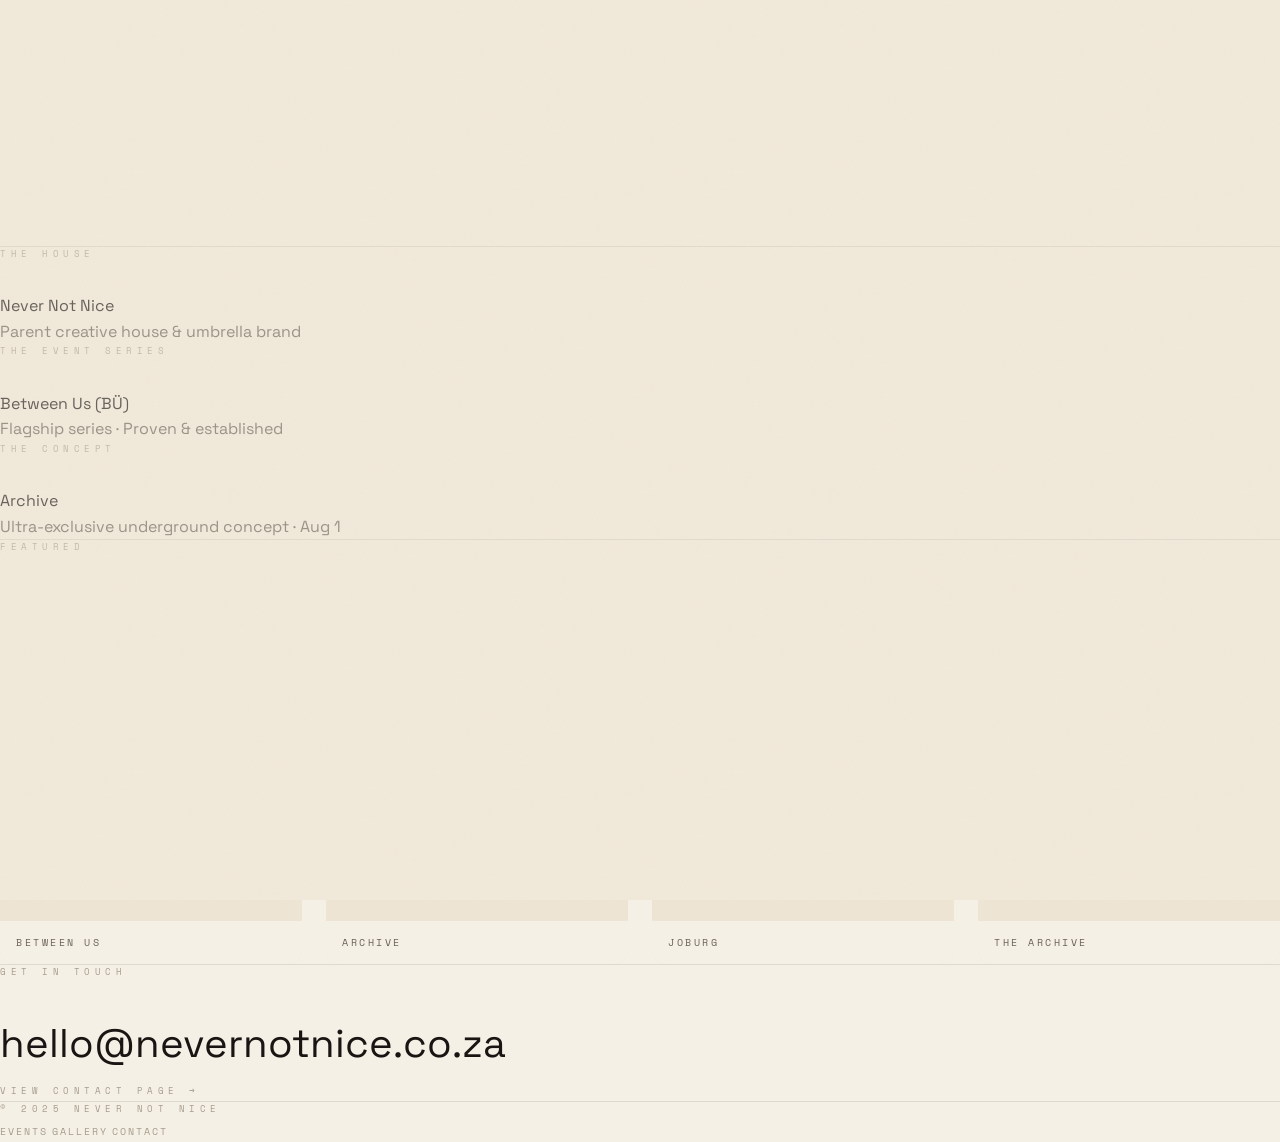
==== index.html @ 864dc747 "UX/UI Update" ====
<!DOCTYPE html>
<html lang="en">
<head>
    <meta charset="UTF-8" />
    <meta name="viewport" content="width=device-width, initial-scale=1.0" />

    <!-- Primary Meta -->
    <title>Never Not Nice — Curating JHB's Subculture Archives</title>
    <meta name="description" content="Never Not Nice is Johannesburg's premier creative house — curating underground music, fashion, and cultural events through Between Us (BÜ) and Archive." />
    <meta name="theme-color" content="#F5F0E6" />
    <link rel="canonical" href="https://nevernotnice.co.za/" />

    <!-- Open Graph — controls WhatsApp, Instagram DM, Twitter previews -->
    <meta property="og:type" content="website" />
    <meta property="og:url" content="https://nevernotnice.co.za/" />
    <meta property="og:title" content="Never Not Nice — Curating JHB's Subculture Archives" />
    <meta property="og:description" content="Between Us (BÜ) and Archive — underground music, fashion and culture events in Joburg." />
    <meta property="og:image" content="https://nevernotnice.co.za/assets/og-cover.jpg" />
    <meta property="og:image:width" content="1200" />
    <meta property="og:image:height" content="630" />
    <meta property="og:site_name" content="Never Not Nice" />
    <meta property="og:locale" content="en_ZA" />

    <!-- Twitter Card -->
    <meta name="twitter:card" content="summary_large_image" />
    <meta name="twitter:title" content="Never Not Nice — Curating JHB's Subculture Archives" />
    <meta name="twitter:description" content="Between Us (BÜ) and Archive — underground music, fashion and culture events in Joburg." />
    <meta name="twitter:image" content="https://nevernotnice.co.za/assets/og-cover.jpg" />

    <!-- Font preconnect — starts DNS early, speeds up font load -->
    <link rel="preconnect" href="https://fonts.googleapis.com" />
    <link rel="preconnect" href="https://fonts.gstatic.com" crossorigin />

    <!-- Styles -->
    <link rel="stylesheet" href="css/globals.css" />
    <script src="https://cdn.tailwindcss.com"></script>

    <!-- Vercel Analytics — zero config, free, enables from day one -->
    <script defer src="/_vercel/insights/script.js"></script>
</head>
<body class="bg-[#F5F0E6] text-[#1A1512]">

    <!-- ============================================================
         NAVIGATION
         IDs used by nav.js:
           #main-nav    — scroll class toggled here
           #nav-toggle  — hamburger button (one per page)
           #mobile-menu — dropdown (one per page)
         Never duplicate these IDs on the same page.
         ============================================================ -->
    <nav id="main-nav" class="fixed top-0 left-0 w-full z-50 px-6 py-4" role="navigation" aria-label="Main navigation">
        <div class="flex items-center justify-between max-w-6xl mx-auto">

            <!-- Logo -->
            <a href="index.html" aria-label="Never Not Nice — Home">
                <img src="assets/nice-logo.png"
                     alt="NICE"
                     class="nav-logo-img"
                     width="80"
                     height="28" />
            </a>

            <!-- Desktop links -->
            <div class="hidden md:flex items-center gap-8">
                <a href="index.html" class="nav-link nav-link--active">Home</a>
                <a href="about.html" class="nav-link">About Us</a>
                <a href="services.html" class="nav-link">Services</a>
                <a href="events.html" class="nav-link">Events</a>
                <a href="gallery.html" class="nav-link">Gallery</a>
                <a href="contact.html" class="nav-link">Contact</a>
            </div>

            <!-- Hamburger button — mobile only -->
            <button id="nav-toggle"
                    class="md:hidden text-[#1A1512] p-2 -mr-2"
                    aria-label="Open navigation menu"
                    aria-expanded="false"
                    aria-controls="mobile-menu">
                <svg class="w-6 h-6" fill="none" stroke="currentColor" viewBox="0 0 24 24" aria-hidden="true">
                    <path stroke-linecap="round" stroke-linejoin="round" stroke-width="1.5" d="M4 6h16M4 12h16M4 18h16" />
                </svg>
            </button>
        </div>

        <!-- Mobile dropdown — id="mobile-menu" is unique per page -->
        <div id="mobile-menu"
             class="hidden md:hidden border-t border-[#1A1512]/10 mt-4 pt-5 pb-5 flex-col gap-5 max-w-6xl mx-auto"
             role="menu">
            <a href="index.html" class="nav-link block" role="menuitem">Home</a>
            <a href="about.html" class="nav-link block" role="menuitem">About Us</a>
            <a href="services.html" class="nav-link block" role="menuitem">Services</a>
            <a href="events.html" class="nav-link block" role="menuitem">Events</a>
            <a href="gallery.html" class="nav-link block" role="menuitem">Gallery</a>
            <a href="contact.html" class="nav-link block" role="menuitem">Contact</a>
        </div>
    </nav>

    <!-- ============================================================
         HERO
         Headline and CTA populated at runtime by home.js
         Static fallback text renders while fetch is in flight
         ============================================================ -->
    <main>
        <section id="hero-section"
                 class="relative min-h-screen flex flex-col items-center justify-center text-center px-6 overflow-hidden"
                 aria-labelledby="hero-headline">

            <!-- Subtle grid lines — decorative only -->
            <div class="absolute inset-0 opacity-[0.04] pointer-events-none"
                 style="background-image: linear-gradient(rgba(26,21,16,1) 1px, transparent 1px), linear-gradient(90deg, rgba(26,21,16,1) 1px, transparent 1px); background-size: 60px 60px;"
                 aria-hidden="true">
            </div>

            <!-- UI/UX PATCH — hero video layer. Ships with a cream fallback:
                 if index_hero_ambient.mp4 isn't in /assets yet, this div just
                 shows var(--color-bg-raised), never a broken player. -->
            <div class="hero-video-layer" aria-hidden="true">
                <video autoplay muted loop playsinline poster="assets/index-hero-poster.jpg">
                    <source src="assets/index_hero_ambient.mp4" type="video/mp4" />
                </video>
                <div class="hero-video-scrim"></div>
            </div>

            <div class="relative z-10 max-w-3xl mx-auto">
                <p class="section-label mb-6">Joburg · Subculture Archives</p>

                <!-- Populated by home.js — fallback shown until fetch resolves -->
                <h1 id="hero-headline" class="hero-wordmark text-5xl sm:text-6xl md:text-8xl font-black text-[#1A1512] mb-10">
                    Never Not Nice.
                </h1>

                <!-- href and text populated by home.js -->
                <a id="hero-cta" href="events.html" class="btn-primary">
                    ENTER THE ARCHIVE
                </a>
            </div>

            <!-- Scroll indicator -->
            <div class="absolute bottom-10 left-1/2 -translate-x-1/2 flex flex-col items-center gap-3" aria-hidden="true">
                <span class="section-label" style="margin-bottom:0;">Scroll</span>
                <div class="w-px h-10 bg-gradient-to-b from-[#1A1512]/20 to-transparent"></div>
            </div>
        </section>

        <!-- BRAND PILLARS STRIP -->
        <section class="section-divider py-20 px-6 reveal-up" aria-label="Brand overview">
            <div class="max-w-5xl mx-auto grid grid-cols-1 md:grid-cols-3 gap-12 text-center">
                <div>
                    <p class="section-label">The House</p>
                    <p class="font-black text-[#1A1512] text-xl mb-2">Never Not Nice</p>
                    <p class="text-sm leading-relaxed" style="color:var(--color-text-muted)">Parent creative house &amp; umbrella brand</p>
                </div>
                <div class="md:border-x md:px-12" style="border-color:var(--color-border)">
                    <p class="section-label">The Event Series</p>
                    <p class="font-black text-[#1A1512] text-xl mb-2">Between Us (BÜ)</p>
                    <p class="text-sm leading-relaxed" style="color:var(--color-text-muted)">Flagship series · Proven &amp; established</p>
                </div>
                <div>
                    <p class="section-label">The Concept</p>
                    <p class="font-black text-[#1A1512] text-xl mb-2">Archive</p>
                    <p class="text-sm leading-relaxed" style="color:var(--color-text-muted)">Ultra-exclusive underground concept · Aug 1</p>
                </div>
            </div>
        </section>

        <!-- UI/UX PATCH — 4-column feature grid. Images ship as graceful
             placeholders (onerror hides broken img, cream block remains
             with its label) until the real assets/index_grid_feature_*.webp
             files are added per the asset manifest. -->
        <section class="section-divider py-24 px-6 reveal-up" aria-label="Featured moments">
            <div class="max-w-6xl mx-auto">
                <p class="section-label">Featured</p>
                <div class="feature-grid">
                    <div class="feature-card">
                        <img src="assets/index_grid_feature_1.webp" alt="" loading="lazy"
                             onerror="this.remove()" />
                        <p class="feature-card__label">Between Us</p>
                    </div>
                    <div class="feature-card">
                        <img src="assets/index_grid_feature_2.webp" alt="" loading="lazy"
                             onerror="this.remove()" />
                        <p class="feature-card__label">Archive</p>
                    </div>
                    <div class="feature-card">
                        <img src="assets/index_grid_feature_3.webp" alt="" loading="lazy"
                             onerror="this.remove()" />
                        <p class="feature-card__label">Joburg</p>
                    </div>
                    <div class="feature-card">
                        <img src="assets/index_grid_feature_4.webp" alt="" loading="lazy"
                             onerror="this.remove()" />
                        <p class="feature-card__label">The Archive</p>
                    </div>
                </div>
            </div>
        </section>

        <!-- EMAIL CTA BAND -->
        <section class="section-divider py-20 px-6 text-center reveal-up" aria-label="Contact">
            <p class="section-label">Get in Touch</p>
            <!-- Populated by home.js with company_email from Supabase -->
            <a href="mailto:hello@nevernotnice.co.za"
               class="contact-email font-black text-[#1A1512] hover:opacity-60 transition-opacity"
               style="font-size: clamp(1.25rem, 4vw, 2.5rem);">
                hello@nevernotnice.co.za
            </a>
            <div class="mt-8">
                <a href="contact.html" class="section-label hover:text-[#1A1512] transition-colors" style="cursor:pointer;">
                    View Contact Page →
                </a>
            </div>
        </section>
    </main>

    <!-- FOOTER -->
    <footer class="section-divider py-10 px-6" role="contentinfo">
        <div class="max-w-5xl mx-auto flex flex-col sm:flex-row items-center justify-between gap-4">
            <p class="section-label" style="margin-bottom:0;">© 2025 Never Not Nice</p>
            <nav aria-label="Footer navigation">
                <div class="flex gap-6">
                    <a href="events.html" class="footer-link">Events</a>
                    <a href="gallery.html" class="footer-link">Gallery</a>
                    <a href="contact.html" class="footer-link">Contact</a>
                </div>
            </nav>
        </div>
    </footer>

    <!-- Scripts: config.js always first — defines nnnFetch() used by all others -->
    <script src="js/config.js"></script>
    <script src="js/nav.js"></script>
    <script src="js/motion.js"></script>
    <script src="js/home.js"></script>
</body>
</html>
---- css/globals.css ----
/* ============================================================
   globals.css — NNN Design Token System
   All visual decisions live here as CSS variables.
   To restyle the entire site: edit the :root block only.
   Tailwind handles layout. CSS variables handle brand identity.
   ============================================================ */

@import url('https://fonts.googleapis.com/css2?family=Space+Grotesk:wght@300;400;500;700;900&family=Space+Mono:wght@400;700&display=swap');

/* ── Reset ─────────────────────────────────────────────────── */
*, *::before, *::after {
    box-sizing: border-box;
    margin: 0;
    padding: 0;
}

/* ── UI/UX PATCH — added [this session] ───────────────────────
   Self-hosted brand script font (from NICE_THINGS asset pack) +
   Between Us (BÜ) and Archive brand colour tokens. Nothing above
   or below this block was touched — this only ADDS to the system.
   ─────────────────────────────────────────────────────────────── */
@font-face {
    font-family: 'Flawless';
    src: url('../assets/fonts/Flawless-Regular.woff2') format('woff2'), url('../assets/fonts/Flawless-Regular.woff') format('woff'), url('../assets/fonts/Flawless-Regular.ttf') format('truetype');
    font-weight: normal;
    font-style: normal;
    font-display: swap;
}
/* Available as a signature accent — not applied anywhere by default.
   The existing --font-mono hero-wordmark treatment stays as your
   locked-in headline style; use .font-script deliberately, in one
   place, if/when you want the script mark to appear in copy. */
.font-script {
    font-family: 'Flawless', cursive;
    font-weight: normal;
}
/* ── End UI/UX PATCH block 1 ──────────────────────────────────── */

/* ── Design Tokens ──────────────────────────────────────────
   UI POLISH PHASE: change values here only.
   These cascade to every component automatically.
   ─────────────────────────────────────────────────────────── */
:root {
    /* Colours — UI/UX PATCH: repainted from near-black to cream base.
     Every variable name below is unchanged; only values flipped. */
    --color-bg: #F5F0E6;
    --color-bg-raised: #EDE4D3;
    --color-bg-subtle: rgba(26, 21, 16, 0.035);
    --color-border: rgba(26, 21, 16, 0.10);
    --color-border-mid: rgba(26, 21, 16, 0.18);
    --color-text-primary: #1A1512;
    --color-text-muted: #6B6156;
    --color-text-faint: #A69C8C;
    --color-accent: #1A1512;
    /* UI/UX PATCH — Between Us (BÜ): red / white */
    --color-bu: #B31E2B;
    --color-bu-dim: #8E1622;
    /* UI/UX PATCH — Archive: maroon / cream / black (cream reuses --color-text-primary) */
    --color-archive: #5C1620;
    --color-archive-dim: #47101A;
    /* Typography */
    --font-display: 'Space Grotesk', sans-serif;
    --font-mono: 'Space Mono', monospace;
    /* Spacing scale */
    --space-xs: 0.5rem;
    --space-sm: 1rem;
    --space-md: 2rem;
    --space-lg: 4rem;
    --space-xl: 6rem;
    /* Border radius */
    --radius-sm: 8px;
    --radius-md: 14px;
    --radius-lg: 20px;
    /* Nav height — used to offset hero padding */
    --nav-height: 64px;
    /* Transition */
    --transition: 0.25s ease;
    /* UI/UX PATCH — motion engine, shared by motion.js across all pages */
    --ease-premium: cubic-bezier(0.16, 1, 0.3, 1);
}

/* ── Base ───────────────────────────────────────────────────── */
html {
    scroll-behavior: smooth;
    -webkit-text-size-adjust: 100%;
}

body {
    font-family: var(--font-display);
    background-color: var(--color-bg);
    color: var(--color-text-primary);
    -webkit-font-smoothing: antialiased;
    -moz-osx-font-smoothing: grayscale;
    min-height: 100vh;
    line-height: 1.6;
}

img {
    display: block;
    max-width: 100%;
}

a {
    color: inherit;
    text-decoration: none;
}

button {
    cursor: pointer;
    font-family: inherit;
}

/* ── Grain overlay ──────────────────────────────────────────
   Remove body::after block to disable the grain texture.
   ─────────────────────────────────────────────────────────── */
body::after {
    content: '';
    position: fixed;
    inset: 0;
    pointer-events: none;
    z-index: 9999;
    opacity: 0.03;
    background-image: url("data:image/svg+xml,%3Csvg xmlns='http://www.w3.org/2000/svg' width='300' height='300'%3E%3Cfilter id='n'%3E%3CfeTurbulence type='fractalNoise' baseFrequency='0.75' numOctaves='4' stitchTiles='stitch'/%3E%3C/filter%3E%3Crect width='300' height='300' filter='url(%23n)'/%3E%3C/svg%3E");
    background-repeat: repeat;
}

/* ── Navigation ─────────────────────────────────────────────── */
#main-nav {
    transition: background-color var(--transition), box-shadow var(--transition);
}

    #main-nav.nav--scrolled {
        background-color: rgba(245, 240, 230, 0.92);
        backdrop-filter: blur(16px);
        -webkit-backdrop-filter: blur(16px);
        box-shadow: 0 1px 0 var(--color-border);
    }

.nav-link {
    color: var(--color-text-muted);
    transition: color var(--transition);
    font-size: 10px;
    letter-spacing: 0.2em;
    text-transform: uppercase;
    font-family: var(--font-mono);
}

    .nav-link:hover,
    .nav-link--active {
        color: var(--color-text-primary);
    }

/* ── Logo image in nav ──────────────────────────────────────── */
.nav-logo-img {
    height: 28px;
    width: auto;
    /* UI/UX PATCH — logo is black; cream bg no longer needs the invert(1)
     that was flipping it white for the old dark theme. */
    transition: opacity var(--transition);
}

    .nav-logo-img:hover {
        opacity: 0.7;
    }

/* ── Hero wordmark style ────────────────────────────────────── */
.hero-wordmark {
    font-family: var(--font-mono);
    letter-spacing: -0.03em;
    line-height: 0.95;
}

/* ── Section utilities ──────────────────────────────────────── */
.section-divider {
    border-top: 1px solid var(--color-border);
}

.section-label {
    font-family: var(--font-mono);
    font-size: 9px;
    letter-spacing: 0.5em;
    text-transform: uppercase;
    color: var(--color-text-faint);
    margin-bottom: var(--space-md);
}

/* ── CTA Button ─────────────────────────────────────────────── */
.btn-primary {
    display: inline-block;
    border: 1px solid rgba(26, 21, 16, 0.35);
    color: var(--color-text-primary);
    font-family: var(--font-mono);
    font-size: 10px;
    font-weight: 700;
    letter-spacing: 0.4em;
    text-transform: uppercase;
    padding: 14px 48px;
    transition: background var(--transition), color var(--transition), border-color var(--transition);
    background: transparent;
}

    .btn-primary:hover {
        background: var(--color-accent);
        color: var(--color-bg);
        border-color: var(--color-accent);
    }

/* ── IP Brand Cards ─────────────────────────────────────────── */
.ip-card {
    border: 1px solid var(--color-border);
    border-radius: var(--radius-md);
    padding: 1.5rem;
    background: var(--color-bg-subtle);
    transition: border-color var(--transition);
}

.ip-card--active {
    border-color: var(--color-border-mid);
}

.ip-card__header {
    display: flex;
    align-items: flex-start;
    justify-content: space-between;
    gap: 0.75rem;
    margin-bottom: 1rem;
}

.ip-card__name {
    font-size: 1.25rem;
    font-weight: 900;
    color: var(--color-text-primary);
    line-height: 1.2;
}

.ip-card__badge {
    flex-shrink: 0;
    font-family: var(--font-mono);
    font-size: 9px;
    padding: 4px 10px;
    border: 1px solid var(--color-border-mid);
    border-radius: 99px;
    color: var(--color-text-muted);
    white-space: nowrap;
}

.ip-card__tagline {
    font-size: 11px;
    font-style: italic;
    color: var(--color-text-faint);
    margin-bottom: 0.5rem;
}

.ip-card__desc {
    font-size: 13px;
    color: var(--color-text-muted);
    line-height: 1.7;
}

/* UI/UX PATCH — brand-specific accents, applied via JS based on ip_name.
   ip-card--active (above) is untouched and still works independently. */
.ip-card--bu {
    border-color: var(--color-bu);
}

    .ip-card--bu .ip-card__badge {
        border-color: var(--color-bu);
        color: var(--color-bu);
    }

.ip-card--archive {
    border-color: var(--color-archive);
}

    .ip-card--archive .ip-card__badge {
        border-color: var(--color-archive);
        color: var(--color-archive);
    }

/* ── Skeleton loaders ───────────────────────────────────────── */
@keyframes skeleton-shimmer {
    0% {
        opacity: 0.04;
    }

    50% {
        opacity: 0.10;
    }

    100% {
        opacity: 0.04;
    }
}

.skeleton-pulse {
    background: var(--color-text-primary);
    border-radius: var(--radius-sm);
    animation: skeleton-shimmer 1.6s ease-in-out infinite;
}

.ip-skeleton {
    height: 160px;
}

.event-skeleton {
    height: 60px;
    margin-bottom: 1px;
}

.gallery-skeleton {
    aspect-ratio: 1;
    border-radius: var(--radius-md);
}

/* ── Countdown ──────────────────────────────────────────────── */
.countdown__clock {
    display: flex;
    align-items: center;
    justify-content: center;
    gap: 1.5rem;
}

.countdown__unit {
    display: flex;
    flex-direction: column;
    align-items: center;
}

.countdown__num {
    font-family: var(--font-mono);
    font-size: clamp(2.5rem, 8vw, 4rem);
    font-weight: 900;
    color: var(--color-text-primary);
    line-height: 1;
}

.countdown__label {
    font-family: var(--font-mono);
    font-size: 9px;
    color: var(--color-text-faint);
    text-transform: uppercase;
    letter-spacing: 0.25em;
    margin-top: 6px;
}

.countdown__sep {
    font-family: var(--font-mono);
    font-size: clamp(1.5rem, 5vw, 2.5rem);
    font-weight: 900;
    color: var(--color-text-faint);
    align-self: flex-start;
    margin-top: 4px;
}

.countdown__live {
    display: flex;
    align-items: center;
    gap: 0.5rem;
    font-family: var(--font-mono);
    font-size: 1.1rem;
    font-weight: 700;
    color: var(--color-text-primary);
}

.countdown__live-dot {
    width: 8px;
    height: 8px;
    border-radius: 50%;
    background: #4ade80;
    animation: live-pulse 1.5s ease-in-out infinite;
}

@keyframes live-pulse {
    0%, 100% {
        opacity: 1;
        transform: scale(1);
    }

    50% {
        opacity: 0.5;
        transform: scale(0.8);
    }
}

/* ── Events Calendar ────────────────────────────────────────── */
.event-row {
    display: flex;
    align-items: center;
    justify-content: space-between;
    gap: 1rem;
    padding: 1.25rem 0;
    border-bottom: 1px solid var(--color-border);
}

    .event-row:last-child {
        border-bottom: none;
    }

.event-row__name {
    font-size: 15px;
    font-weight: 700;
    color: var(--color-text-primary);
    margin-bottom: 3px;
}

.event-row__meta {
    font-size: 12px;
    color: var(--color-text-muted);
}

.event-row__venue {
    font-family: var(--font-mono);
    font-size: 10px;
    color: var(--color-text-faint);
    margin-top: 3px;
}

.event-row__action {
    flex-shrink: 0;
}

.event-row__btn {
    display: inline-block;
    font-size: 11px;
    font-weight: 700;
    padding: 8px 18px;
    border-radius: 99px;
    background: var(--color-text-primary);
    color: var(--color-bg);
    transition: opacity var(--transition);
}

    .event-row__btn:hover {
        opacity: 0.85;
    }

/* UI/UX PATCH — BÜ-branded ticket CTA (Quicket redirects) */
.event-row__btn--bu {
    background: var(--color-bu);
    color: #ffffff;
}

    .event-row__btn--bu:hover {
        background: var(--color-bu-dim);
        opacity: 1;
    }

.event-row__badge {
    display: inline-block;
    font-family: var(--font-mono);
    font-size: 10px;
    padding: 6px 12px;
    border-radius: 99px;
}

.event-row__badge--upcoming {
    background: var(--color-bg-subtle);
    color: var(--color-text-muted);
}

.event-row__badge--soldout {
    background: var(--color-bg-subtle);
    color: var(--color-text-faint);
}

/* ── Gallery ────────────────────────────────────────────────── */
.gallery-card {
    position: relative;
    display: block;
    overflow: hidden;
    border-radius: var(--radius-md);
    background: var(--color-bg-raised);
    aspect-ratio: 1 / 1;
}

.gallery-card__img {
    width: 100%;
    height: 100%;
    object-fit: cover;
    transition: transform 0.6s ease;
}

.gallery-card:hover .gallery-card__img {
    transform: scale(1.05);
}

.gallery-card__overlay {
    position: absolute;
    inset: 0;
    background: linear-gradient(to top, rgba(0,0,0,0.75) 0%, rgba(0,0,0,0.05) 60%, transparent 100%);
    display: flex;
    flex-direction: column;
    justify-content: flex-end;
    padding: 1rem;
    transition: opacity var(--transition);
}

.gallery-card:hover .gallery-card__overlay {
    opacity: 0;
}

.gallery-card__title {
    font-size: 13px;
    font-weight: 700;
    color: #fff;
}

.gallery-card__meta {
    font-family: var(--font-mono);
    font-size: 10px;
    color: rgba(255,255,255,0.6);
    margin-top: 2px;
}

.gallery-card__hover {
    position: absolute;
    inset: 0;
    background: rgba(0,0,0,0.75);
    display: flex;
    flex-direction: column;
    align-items: center;
    justify-content: center;
    opacity: 0;
    transition: opacity var(--transition);
    padding: 1.5rem;
    text-align: center;
}

.gallery-card:hover .gallery-card__hover {
    opacity: 1;
}

.gallery-card__hover-title {
    font-size: 15px;
    font-weight: 900;
    color: #fff;
    margin-bottom: 4px;
}

.gallery-card__hover-meta {
    font-family: var(--font-mono);
    font-size: 10px;
    color: rgba(255,255,255,0.5);
    margin-bottom: 16px;
}

.gallery-card__cta {
    font-size: 10px;
    border: 1px solid rgba(255,255,255,0.3);
    color: #fff;
    padding: 6px 16px;
    border-radius: 99px;
    font-family: var(--font-mono);
}

.gallery-card--error {
    background: var(--color-bg-raised);
    display: flex;
    align-items: center;
    justify-content: center;
}

    .gallery-card--error::after {
        content: 'Image unavailable';
        font-family: var(--font-mono);
        font-size: 10px;
        color: var(--color-text-faint);
    }

/* ── Error & Empty States ───────────────────────────────────── */
.state-error, .state-empty {
    text-align: center;
    padding: 3rem 1rem;
    font-family: var(--font-mono);
    font-size: 12px;
    color: var(--color-text-faint);
}

.state-error__retry {
    margin-top: 1rem;
    font-size: 11px;
    text-decoration: underline;
    cursor: pointer;
    color: var(--color-text-muted);
}

/* ── Contact form fields ────────────────────────────────────── */
.form-field {
    margin-bottom: 1.25rem;
}

.form-label {
    display: block;
    font-family: var(--font-mono);
    font-size: 9px;
    letter-spacing: 0.3em;
    text-transform: uppercase;
    color: var(--color-text-faint);
    margin-bottom: 6px;
}

.form-input,
.form-select,
.form-textarea {
    width: 100%;
    background: transparent;
    border: 1px solid var(--color-border);
    color: var(--color-text-primary);
    font-size: 13px;
    font-family: var(--font-display);
    padding: 10px 14px;
    border-radius: var(--radius-sm);
    outline: none;
    transition: border-color var(--transition);
    appearance: none;
}

    .form-input::placeholder,
    .form-textarea::placeholder {
        color: var(--color-text-faint);
    }

    .form-input:focus,
    .form-select:focus,
    .form-textarea:focus {
        border-color: var(--color-border-mid);
    }

.form-select {
    background: var(--color-bg-raised);
    cursor: pointer;
}

.form-textarea {
    resize: none;
}

.form-feedback {
    font-family: var(--font-mono);
    font-size: 11px;
    text-align: center;
    padding: 10px;
    border-radius: var(--radius-sm);
    margin-top: 0.75rem;
}

.form-feedback--error {
    background: rgba(179,30,43,0.08);
    color: #B31E2B;
}

.form-feedback--success {
    background: rgba(21,128,61,0.08);
    color: #15803d;
}

/* ── Footer ─────────────────────────────────────────────────── */
.footer-link {
    font-family: var(--font-mono);
    font-size: 10px;
    letter-spacing: 0.2em;
    text-transform: uppercase;
    color: var(--color-text-faint);
    transition: color var(--transition);
}

    .footer-link:hover {
        color: var(--color-text-primary);
    }

/* ── Marquee strip ──────────────────────────────────────────── */
@keyframes marquee {
    from {
        transform: translateX(0);
    }

    to {
        transform: translateX(-50%);
    }
}

.marquee-track {
    display: flex;
    white-space: nowrap;
    animation: marquee 30s linear infinite;
}

/* ── Accessibility ──────────────────────────────────────────── */
a:focus-visible,
button:focus-visible {
    outline: 2px solid rgba(26, 21, 16, 0.6);
    outline-offset: 4px;
    border-radius: 2px;
}

.sr-only {
    position: absolute;
    width: 1px;
    height: 1px;
    padding: 0;
    margin: -1px;
    overflow: hidden;
    clip: rect(0,0,0,0);
    white-space: nowrap;
    border-width: 0;
}

/* ── UI/UX PATCH — Motion framework components (used by motion.js) ───
   Desktop gets the full cinematic treatment; mobile gets a lighter,
   static-friendly fallback baked directly into these same rules via
   the max-width query at the bottom of this block, rather than JS
   branching on every property. ─────────────────────────────────────── */

/* Split/fade scroll reveal — motion.js toggles .is-visible via IntersectionObserver */
.reveal-up {
    opacity: 0;
    transform: translateY(28px);
    transition: opacity 900ms var(--ease-premium), transform 900ms var(--ease-premium);
}

    .reveal-up.is-visible {
        opacity: 1;
        transform: translateY(0);
    }

/* Hero video layer — ships with graceful cream fallback if no video file yet */
.hero-video-layer {
    position: absolute;
    inset: 0;
    overflow: hidden;
    background: var(--color-bg-raised);
}

    .hero-video-layer video {
        position: absolute;
        inset: 0;
        width: 100%;
        height: 100%;
        object-fit: cover;
        animation: hero-video-breathe 10s var(--ease-premium) infinite alternate;
    }

@keyframes hero-video-breathe {
    from {
        transform: scale(1.05);
    }

    to {
        transform: scale(1.0);
    }
}

.hero-video-scrim {
    position: absolute;
    inset: 0;
    background: rgba(245, 240, 230, 0.35);
    z-index: 1;
}

/* 4-column premium feature grid */
.feature-grid {
    display: grid;
    grid-template-columns: repeat(1, 1fr);
    gap: 1.5rem;
}

@media (min-width: 768px) {
    .feature-grid {
        grid-template-columns: repeat(2, 1fr);
    }
}

@media (min-width: 1024px) {
    .feature-grid {
        grid-template-columns: repeat(4, 1fr);
    }
}

.feature-card {
    position: relative;
    overflow: hidden;
    aspect-ratio: 4 / 5;
    background: var(--color-bg-raised);
    border-radius: var(--radius-md);
}

    .feature-card img {
        width: 100%;
        height: 100%;
        object-fit: cover;
        transition: transform 1200ms var(--ease-premium);
    }

    .feature-card:hover img {
        transform: scale(1.05);
    }

.feature-card__label {
    position: absolute;
    left: 0;
    right: 0;
    bottom: 0;
    background: var(--color-bg);
    padding: 0.85rem 1rem;
    font-family: var(--font-mono);
    font-size: 10px;
    letter-spacing: 0.25em;
    text-transform: uppercase;
    color: var(--color-text-muted);
}

/* Vertical-slice accordion — the signature move */
.accordion {
    display: flex;
    width: 100%;
    height: 60vh;
    gap: 0.75rem;
    align-items: stretch;
    overflow: hidden;
}

.accordion-panel {
    flex: 1;
    position: relative;
    overflow: hidden;
    border-radius: var(--radius-md);
    cursor: pointer;
    transition: flex-grow 1000ms var(--ease-premium);
    background: var(--color-bg-raised);
}

    .accordion-panel.is-active {
        flex-grow: 3.5;
    }

    .accordion-panel img {
        position: absolute;
        inset: 0;
        width: 100%;
        height: 100%;
        object-fit: cover;
    }

.accordion-panel__label {
    position: absolute;
    left: 0.75rem;
    bottom: 0.75rem;
    right: 0.75rem;
    font-family: var(--font-mono);
    font-size: 10px;
    letter-spacing: 0.15em;
    text-transform: uppercase;
    color: #fff;
    text-shadow: 0 1px 6px rgba(0,0,0,0.5);
    opacity: 0;
    transition: opacity 400ms var(--ease-premium);
}

.accordion-panel.is-active .accordion-panel__label {
    opacity: 1;
}

/* Gallery — series-grouped horizontal rows */
.gallery-series {
    margin-bottom: var(--space-xl);
}

.gallery-series__label {
    font-family: var(--font-mono);
    font-size: 10px;
    letter-spacing: 0.3em;
    text-transform: uppercase;
    color: var(--color-text-faint);
    margin-bottom: 1rem;
}

.gallery-series__row {
    display: flex;
    gap: 0.75rem;
    overflow-x: auto;
    padding-bottom: 0.5rem;
    scroll-snap-type: x proximity;
}

    .gallery-series__row .gallery-card {
        flex: 0 0 auto;
        width: 240px;
        aspect-ratio: 1 / 1;
        scroll-snap-align: start;
    }

/* ── Responsive: lighter motion on mobile ────────────────────────
   Full parallax/video/accordion-hover stays desktop-only via JS
   (motion.js checks matchMedia before initialising them at all).
   This block is the CSS-side guarantee: even if JS runs, these
   properties can't produce a heavy paint on small screens. ────── */
@media (max-width: 767px) {
    .hero-video-layer video {
        animation: none;
    }

    .feature-card:hover img {
        transform: none;
    }

    .accordion {
        height: auto;
        flex-direction: column;
    }

    .accordion-panel {
        flex: none;
        height: 220px;
    }

        .accordion-panel.is-active {
            flex-grow: 0;
        }

        .accordion-panel .accordion-panel__label {
            opacity: 1;
        }

    .reveal-up {
        transition-duration: 500ms;
        transform: translateY(12px);
    }
}
/* ── End UI/UX PATCH motion block ─────────────────────────────────── */

/* ── Responsive: mobile-first ───────────────────────────────── */
@media (max-width: 640px) {
    .event-row {
        flex-direction: column;
        align-items: flex-start;
        gap: 0.75rem;
    }

    .countdown__clock {
        gap: 1rem;
    }

    .countdown__sep {
        display: none;
    }
}
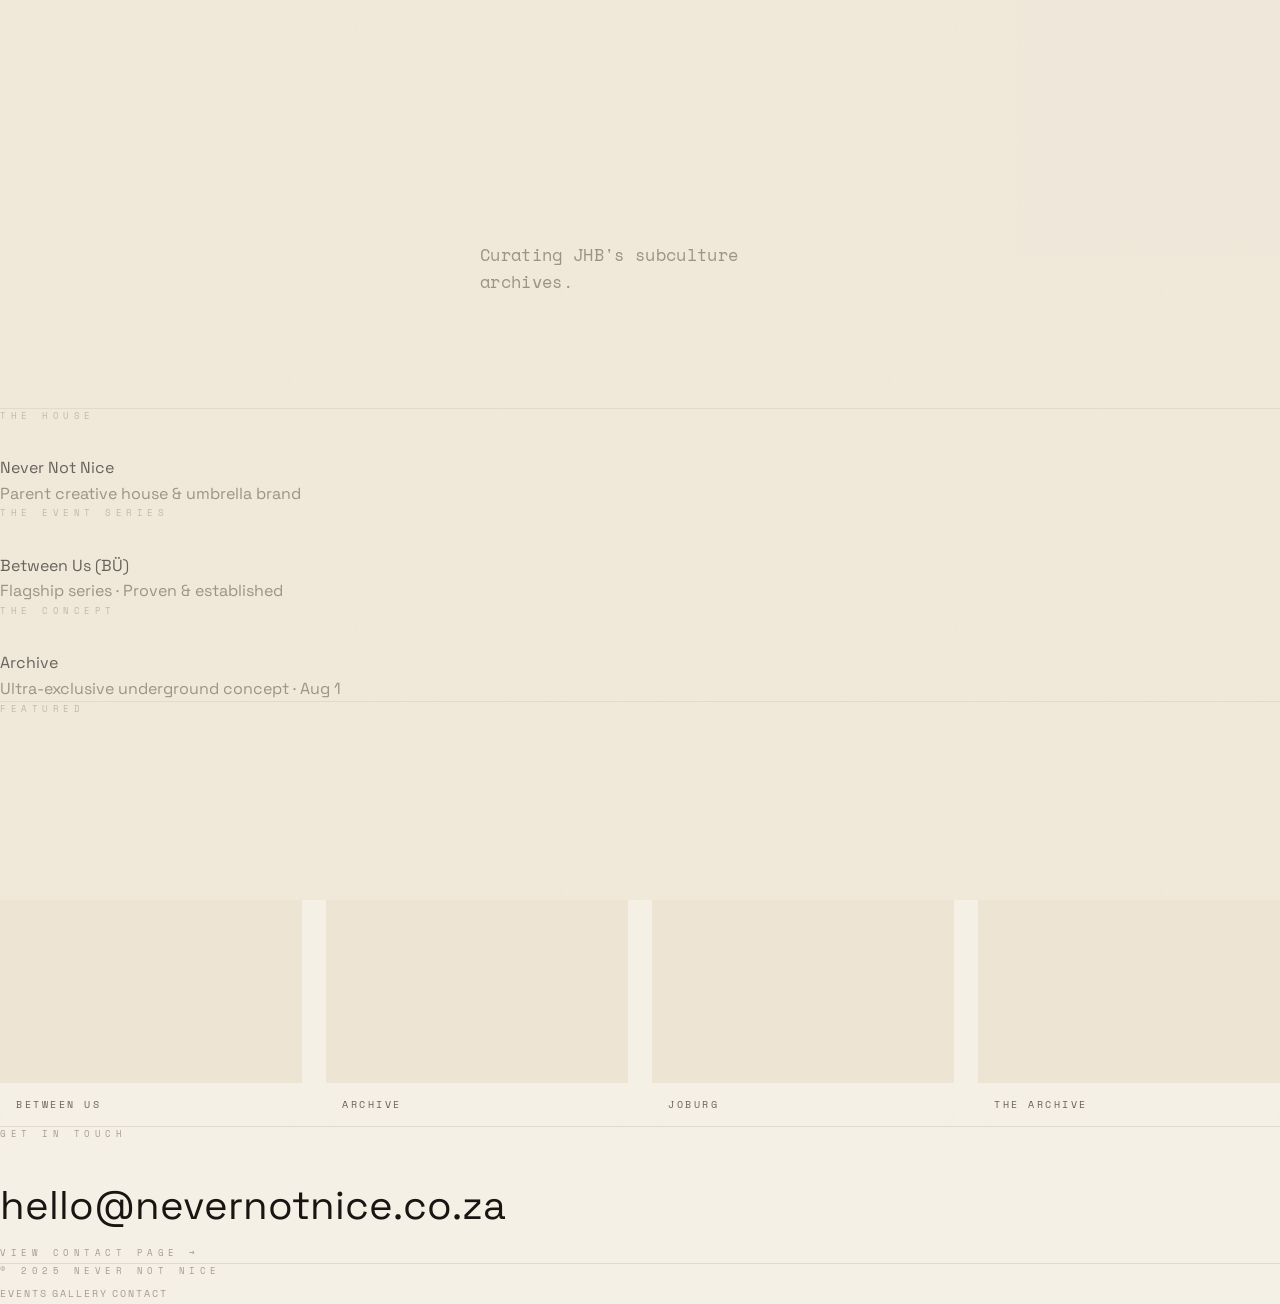
==== commit 7a7ee68f: "UX/UI Update" ====
--- a/index.html
+++ b/index.html
@@ -124,10 +124,20 @@
             <div class="relative z-10 max-w-3xl mx-auto">
                 <p class="section-label mb-6">Joburg · Subculture Archives</p>
 
-                <!-- Populated by home.js — fallback shown until fetch resolves -->
-                <h1 id="hero-headline" class="hero-wordmark text-5xl sm:text-6xl md:text-8xl font-black text-[#1A1512] mb-10">
+                <!-- Populated by home.js — fallback shown until fetch resolves.
+                     UI/UX PATCH: font-size uses clamp() instead of fixed
+                     text-5xl/6xl/8xl breakpoints so "Never Not Nice." always
+                     fits on one line rather than wrapping at in-between widths. -->
+                <h1 id="hero-headline" class="hero-wordmark font-black text-[#1A1512] mb-4"
+                    style="font-size: clamp(2.25rem, 8vw, 6rem); white-space: nowrap;">
                     Never Not Nice.
                 </h1>
+
+                <!-- UI/UX PATCH — tagline, split out of hero_headline by home.js,
+                     sized independently so it doesn't compete with the wordmark -->
+                <p id="hero-subheadline" class="reveal-up" style="font-family: var(--font-mono); font-size: clamp(0.85rem, 2vw, 1.05rem); letter-spacing: 0.02em; color: var(--color-text-muted); margin-bottom: 2.5rem; max-width: 32ch; margin-left: auto; margin-right: auto;">
+                    Curating JHB's subculture archives.
+                </p>
 
                 <!-- href and text populated by home.js -->
                 <a id="hero-cta" href="events.html" class="btn-primary">
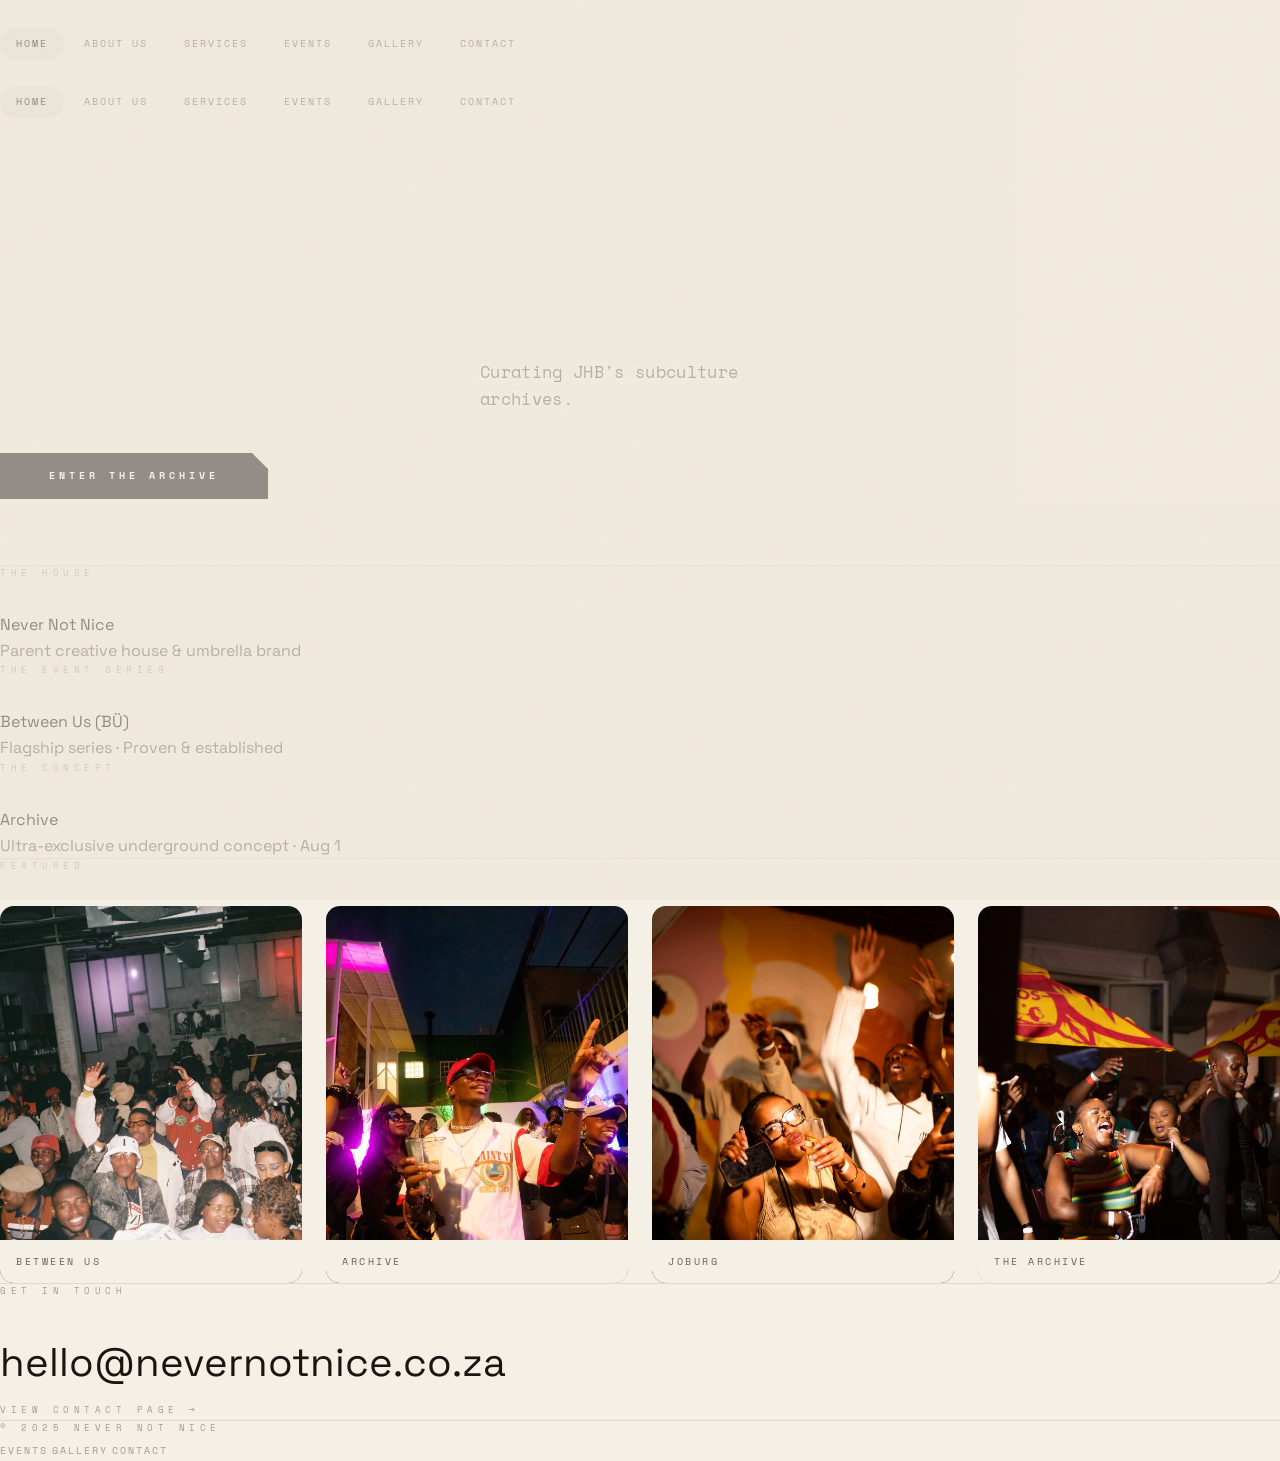
==== commit b66fc20e: "Fixed Mobile Nav Bleed, Hero Page text fix too" ====
--- a/index.html
+++ b/index.html
@@ -103,6 +103,7 @@
     <main>
         <section id="hero-section"
                  class="relative min-h-screen flex flex-col items-center justify-center text-center px-6 overflow-hidden"
+                 style="padding-top: calc(var(--nav-height) + 2.5rem); padding-bottom: 2.5rem;"
                  aria-labelledby="hero-headline">
 
             <!-- Subtle grid lines — decorative only -->
@@ -121,7 +122,7 @@
                 <div class="hero-video-scrim"></div>
             </div>
 
-            <div class="relative z-10 max-w-3xl mx-auto">
+            <div class="relative z-10 max-w-3xl mx-auto hero-content">
                 <p class="section-label mb-6">Joburg · Subculture Archives</p>
 
                 <!-- Populated by home.js — fallback shown until fetch resolves.
--- a/css/globals.css
+++ b/css/globals.css
@@ -136,18 +136,51 @@
         box-shadow: 0 1px 0 var(--color-border);
     }
 
+/* UI/UX PATCH — softened, matches the gallery card's crossfade feel:
+   a rounded pill background that fades in via opacity (not a hard
+   border that snaps on), same slower 0.4s ease used for gallery
+   image scale/overlay transitions, so hover across the whole site
+   feels consistent rather than nav being its own separate language. */
 .nav-link {
+    position: relative;
+    display: inline-block;
     color: var(--color-text-muted);
-    transition: color var(--transition);
+    transition: color 0.4s ease;
     font-size: 10px;
     letter-spacing: 0.2em;
     text-transform: uppercase;
     font-family: var(--font-mono);
-}
-
-    .nav-link:hover,
-    .nav-link--active {
+    padding: 8px 16px;
+    border-radius: 999px;
+    z-index: 1;
+}
+
+    .nav-link::before {
+        content: '';
+        position: absolute;
+        inset: 0;
+        background: rgba(26, 21, 16, 0.06);
+        border-radius: inherit;
+        opacity: 0;
+        transition: opacity 0.4s ease;
+        z-index: -1;
+    }
+
+    .nav-link:hover {
         color: var(--color-text-primary);
+    }
+
+        .nav-link:hover::before {
+            opacity: 1;
+        }
+
+/* Current page — same soft pill, just always on, no border/fill snap */
+.nav-link--active {
+    color: var(--color-text-primary);
+}
+
+    .nav-link--active::before {
+        opacity: 1;
     }
 
 /* ── Logo image in nav ──────────────────────────────────────── */
@@ -185,24 +218,31 @@
 }
 
 /* ── CTA Button ─────────────────────────────────────────────── */
+/* UI/UX PATCH — filled by default instead of hover-to-fill, plus a
+   ticket-stub notch cut into the top-right corner: a small, literal,
+   ownable nod to the brand actually being an event/ticketing house —
+   distinct from generic filled-pill or bordered-box CTAs. */
 .btn-primary {
     display: inline-block;
-    border: 1px solid rgba(26, 21, 16, 0.35);
-    color: var(--color-text-primary);
+    position: relative;
+    border: 1px solid var(--color-text-primary);
+    color: var(--color-bg);
+    background: var(--color-text-primary);
     font-family: var(--font-mono);
     font-size: 10px;
     font-weight: 700;
     letter-spacing: 0.4em;
     text-transform: uppercase;
     padding: 14px 48px;
-    transition: background var(--transition), color var(--transition), border-color var(--transition);
-    background: transparent;
+    transition: transform var(--transition), box-shadow var(--transition), background var(--transition), color var(--transition);
+    clip-path: polygon(0 0, calc(100% - 16px) 0, 100% 16px, 100% 100%, 0 100%);
 }
 
     .btn-primary:hover {
-        background: var(--color-accent);
-        color: var(--color-bg);
-        border-color: var(--color-accent);
+        background: transparent;
+        color: var(--color-text-primary);
+        transform: translateY(-2px);
+        box-shadow: 0 6px 0 0 var(--color-border-mid);
     }
 
 /* ── IP Brand Cards ─────────────────────────────────────────── */
@@ -753,9 +793,51 @@
 .hero-video-scrim {
     position: absolute;
     inset: 0;
-    background: rgba(245, 240, 230, 0.35);
+    background: rgba(245, 240, 230, 0.55);
     z-index: 1;
 }
+
+/* UI/UX PATCH — text over the hero video/photo needs to stay readable
+   regardless of what's happening in the footage underneath it (dark
+   corner, bright shirt, whatever). A soft cream halo does that without
+   needing the scrim itself to get heavy enough to kill the video. */
+.hero-content .section-label,
+#hero-subheadline {
+    text-shadow: 0 1px 12px var(--color-bg), 0 1px 3px var(--color-bg);
+}
+
+.hero-content #hero-headline {
+    text-shadow: 0 2px 20px var(--color-bg);
+}
+
+/* UI/UX PATCH — mobile menu bleed-through fix. #main-nav is
+   intentionally transparent until scrolled (the premium sticky-nav
+   effect) — but that meant opening the mobile menu before scrolling
+   let the hero content behind it show straight through. This makes
+   the open menu its own solid, full-screen panel regardless of the
+   nav's scroll state. nav.js only ever toggles the .hidden class —
+   no JS changes needed for this fix. */
+#mobile-menu:not(.hidden) {
+    position: fixed;
+    top: var(--nav-height);
+    left: 0;
+    right: 0;
+    bottom: 0;
+    background: var(--color-bg);
+    z-index: 40;
+    display: flex !important;
+    flex-direction: column;
+    padding: 2rem 1.5rem;
+    gap: 0.5rem;
+    overflow-y: auto;
+    border-top: 1px solid var(--color-border);
+    margin-top: 0;
+}
+
+    #mobile-menu:not(.hidden) .nav-link {
+        font-size: 13px;
+        padding: 16px 18px;
+    }
 
 /* 4-column premium feature grid */
 .feature-grid {
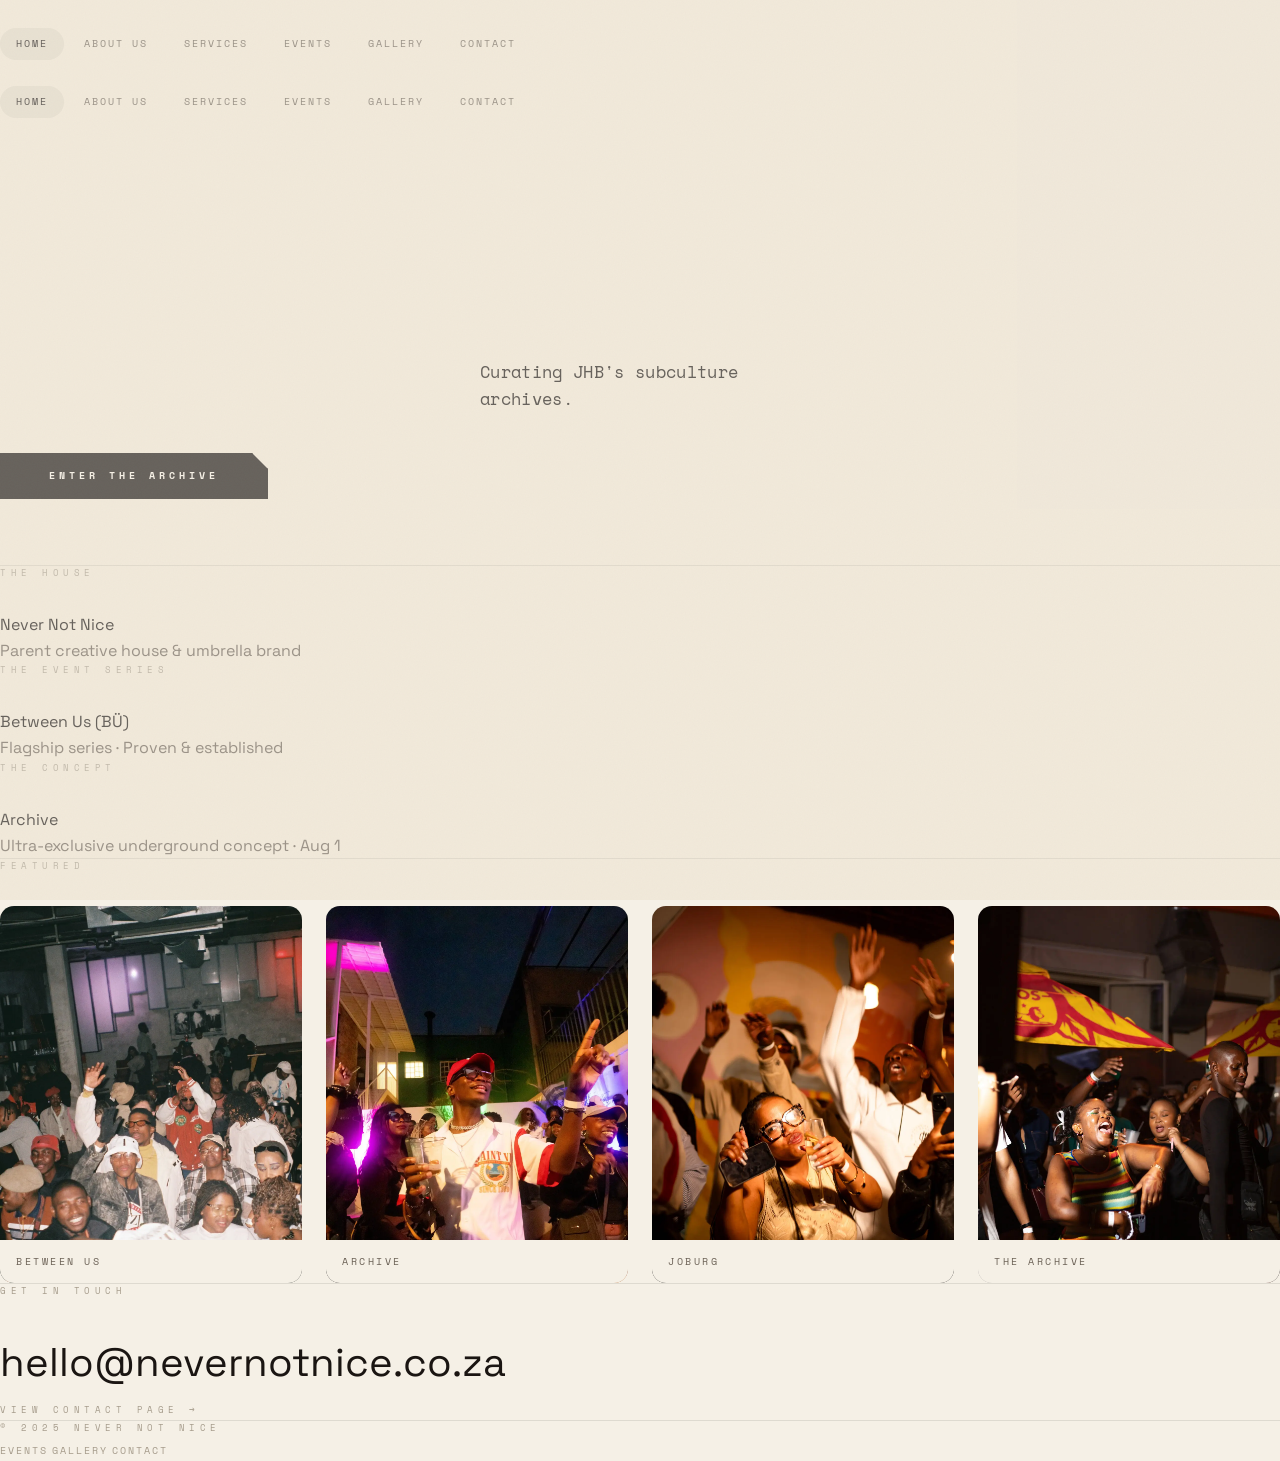
==== commit 5910979b: "Mobile Nav Scroll Lock, Hero text colour change" ====
--- a/index.html
+++ b/index.html
@@ -136,7 +136,7 @@
 
                 <!-- UI/UX PATCH — tagline, split out of hero_headline by home.js,
                      sized independently so it doesn't compete with the wordmark -->
-                <p id="hero-subheadline" class="reveal-up" style="font-family: var(--font-mono); font-size: clamp(0.85rem, 2vw, 1.05rem); letter-spacing: 0.02em; color: var(--color-text-muted); margin-bottom: 2.5rem; max-width: 32ch; margin-left: auto; margin-right: auto;">
+                <p id="hero-subheadline" class="reveal-up" style="font-family: var(--font-mono); font-size: clamp(0.85rem, 2vw, 1.05rem); letter-spacing: 0.02em; color: var(--color-text-primary); margin-bottom: 2.5rem; max-width: 32ch; margin-left: auto; margin-right: auto;">
                     Curating JHB's subculture archives.
                 </p>
 
--- a/css/globals.css
+++ b/css/globals.css
@@ -793,21 +793,17 @@
 .hero-video-scrim {
     position: absolute;
     inset: 0;
-    background: rgba(245, 240, 230, 0.55);
+    background: rgba(245, 240, 230, 0.35);
     z-index: 1;
 }
 
-/* UI/UX PATCH — text over the hero video/photo needs to stay readable
-   regardless of what's happening in the footage underneath it (dark
-   corner, bright shirt, whatever). A soft cream halo does that without
-   needing the scrim itself to get heavy enough to kill the video. */
-.hero-content .section-label,
-#hero-subheadline {
-    text-shadow: 0 1px 12px var(--color-bg), 0 1px 3px var(--color-bg);
-}
-
-.hero-content #hero-headline {
-    text-shadow: 0 2px 20px var(--color-bg);
+/* UI/UX PATCH — reverted the text-shadow halo (read as highlighting,
+   not legibility). Instead: the hero's two .section-label instances
+   (eyebrow + "Scroll") go solid black. Scoped to #hero-section only —
+   every other .section-label sitewide (Brand Pillars, Footer, etc.)
+   stays the original muted gray, untouched. */
+#hero-section .section-label {
+    color: var(--color-text-primary);
 }
 
 /* UI/UX PATCH — mobile menu bleed-through fix. #main-nav is
@@ -839,6 +835,13 @@
         padding: 16px 18px;
     }
 
+/* UI/UX PATCH — body scroll lock while mobile menu is open, toggled
+   by nav.js via body.nav-open. Prevents background scroll fighting
+   with the menu panel and cuts down on mistouches. */
+body.nav-open {
+    overflow: hidden;
+}
+
 /* 4-column premium feature grid */
 .feature-grid {
     display: grid;
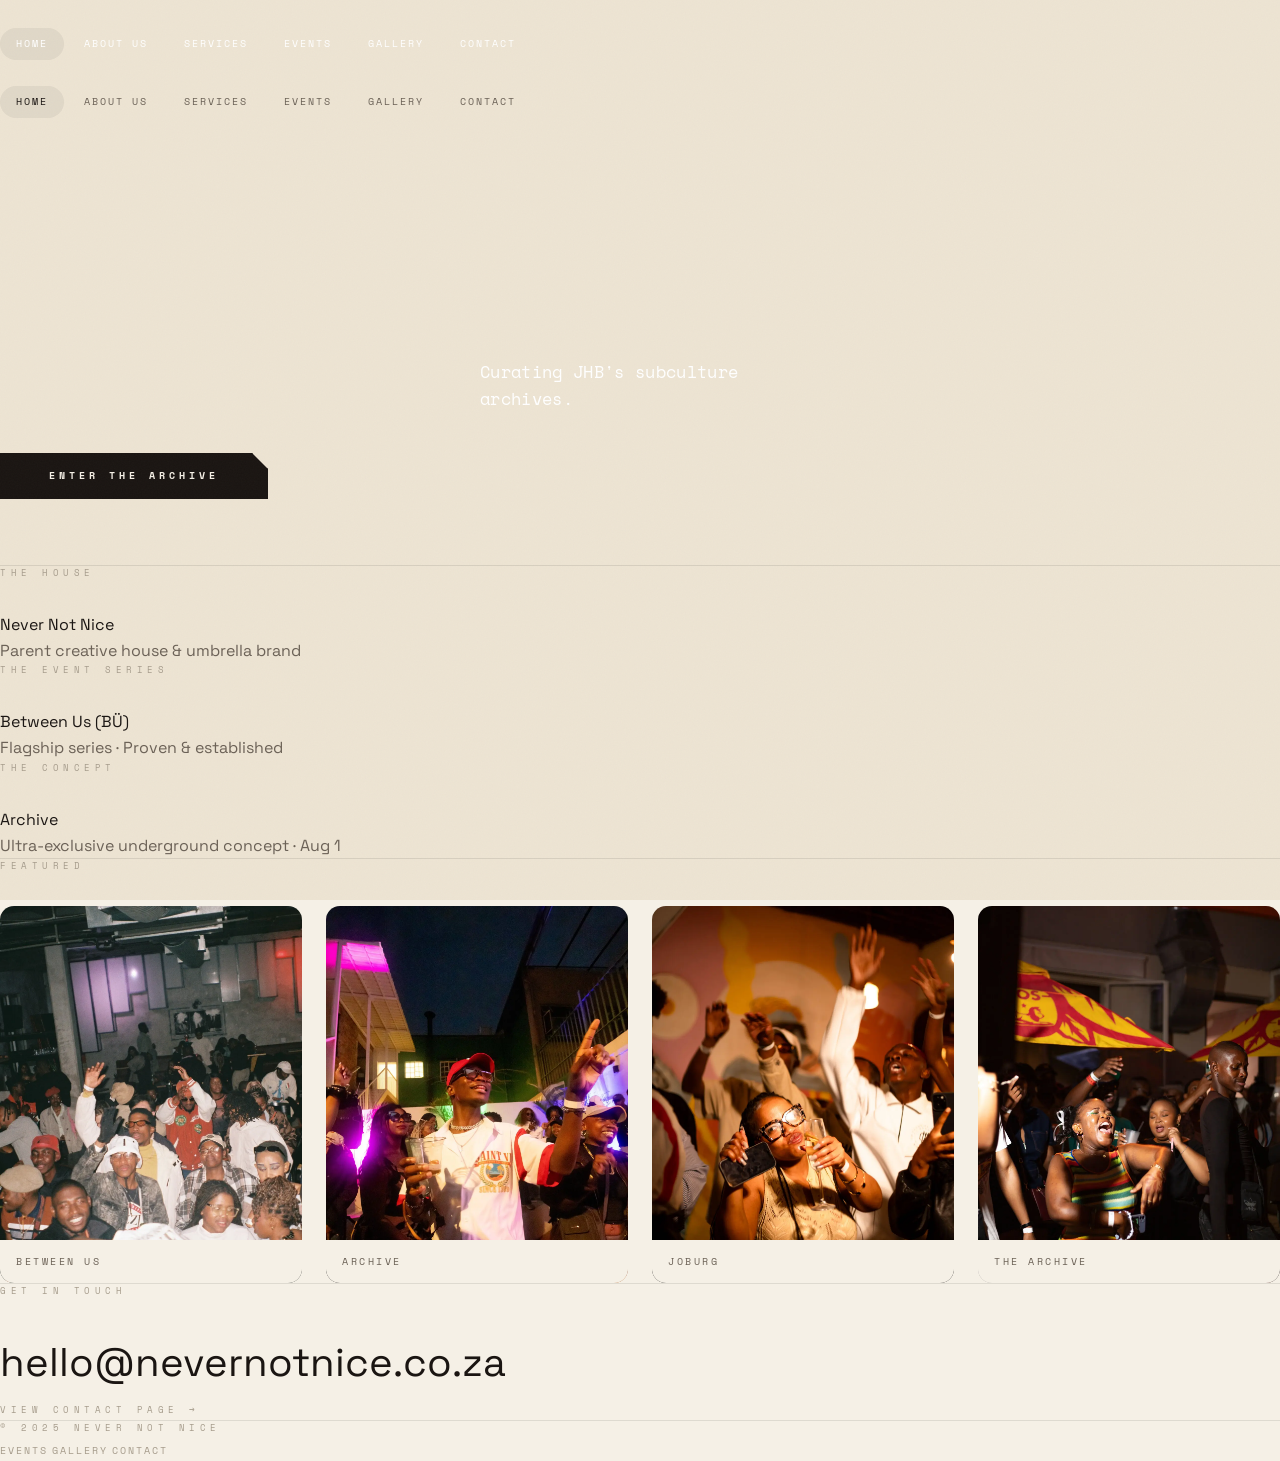
==== commit 6c1f5d9f: "Hero text fade and switch" ====
--- a/index.html
+++ b/index.html
@@ -61,7 +61,7 @@
             </a>
 
             <!-- Desktop links -->
-            <div class="hidden md:flex items-center gap-8">
+            <div class="hidden md:flex items-center gap-8 nnn-desktop-links">
                 <a href="index.html" class="nav-link nav-link--active">Home</a>
                 <a href="about.html" class="nav-link">About Us</a>
                 <a href="services.html" class="nav-link">Services</a>
@@ -129,14 +129,14 @@
                      UI/UX PATCH: font-size uses clamp() instead of fixed
                      text-5xl/6xl/8xl breakpoints so "Never Not Nice." always
                      fits on one line rather than wrapping at in-between widths. -->
-                <h1 id="hero-headline" class="hero-wordmark font-black text-[#1A1512] mb-4"
+                <h1 id="hero-headline" class="hero-wordmark font-black text-white mb-4"
                     style="font-size: clamp(2.25rem, 8vw, 6rem); white-space: nowrap;">
                     Never Not Nice.
                 </h1>
 
                 <!-- UI/UX PATCH — tagline, split out of hero_headline by home.js,
                      sized independently so it doesn't compete with the wordmark -->
-                <p id="hero-subheadline" class="reveal-up" style="font-family: var(--font-mono); font-size: clamp(0.85rem, 2vw, 1.05rem); letter-spacing: 0.02em; color: var(--color-text-primary); margin-bottom: 2.5rem; max-width: 32ch; margin-left: auto; margin-right: auto;">
+                <p id="hero-subheadline" class="reveal-up" style="font-family: var(--font-mono); font-size: clamp(0.85rem, 2vw, 1.05rem); letter-spacing: 0.02em; color: #FFFFFF; margin-bottom: 2.5rem; max-width: 32ch; margin-left: auto; margin-right: auto;">
                     Curating JHB's subculture archives.
                 </p>
 
--- a/css/globals.css
+++ b/css/globals.css
@@ -778,6 +778,10 @@
         height: 100%;
         object-fit: cover;
         animation: hero-video-breathe 10s var(--ease-premium) infinite alternate;
+        /* UI/UX PATCH — live, adjustable saturation control. This is the
+     lever to pull for saturation complaints going forward — no need
+     to re-encode the video file itself, just change this number. */
+        filter: saturate(0.8);
     }
 
 @keyframes hero-video-breathe {
@@ -793,17 +797,16 @@
 .hero-video-scrim {
     position: absolute;
     inset: 0;
-    background: rgba(245, 240, 230, 0.35);
+    background: transparent;
     z-index: 1;
 }
 
-/* UI/UX PATCH — reverted the text-shadow halo (read as highlighting,
-   not legibility). Instead: the hero's two .section-label instances
-   (eyebrow + "Scroll") go solid black. Scoped to #hero-section only —
-   every other .section-label sitewide (Brand Pillars, Footer, etc.)
-   stays the original muted gray, untouched. */
+/* UI/UX PATCH — hero text goes white now that the scrim is gone;
+   pure black no longer reads against raw, untinted video footage.
+   Scoped to #hero-section only — everywhere else on the page
+   (Brand Pillars, Footer, etc.) keeps the original muted gray. */
 #hero-section .section-label {
-    color: var(--color-text-primary);
+    color: #FFFFFF;
 }
 
 /* UI/UX PATCH — mobile menu bleed-through fix. #main-nav is
@@ -842,6 +845,28 @@
     overflow: hidden;
 }
 
+/* UI/UX PATCH — desktop nav links: white while the nav is transparent
+   (floating over the hero video), fading to the original dark tones
+   once #main-nav.nav--scrolled kicks in (solid cream block). Scoped
+   to .nnn-desktop-links only — #mobile-menu's full-screen cream panel
+   keeps its own always-dark text regardless of scroll state. The
+   0.4s color transition already on .nav-link is what makes this a
+   fade rather than a snap. */
+.nnn-desktop-links .nav-link,
+.nnn-desktop-links .nav-link:hover,
+.nnn-desktop-links .nav-link--active {
+    color: #FFFFFF;
+}
+
+#main-nav.nav--scrolled .nnn-desktop-links .nav-link {
+    color: var(--color-text-muted);
+}
+
+    #main-nav.nav--scrolled .nnn-desktop-links .nav-link:hover,
+    #main-nav.nav--scrolled .nnn-desktop-links .nav-link--active {
+        color: var(--color-text-primary);
+    }
+
 /* 4-column premium feature grid */
 .feature-grid {
     display: grid;
